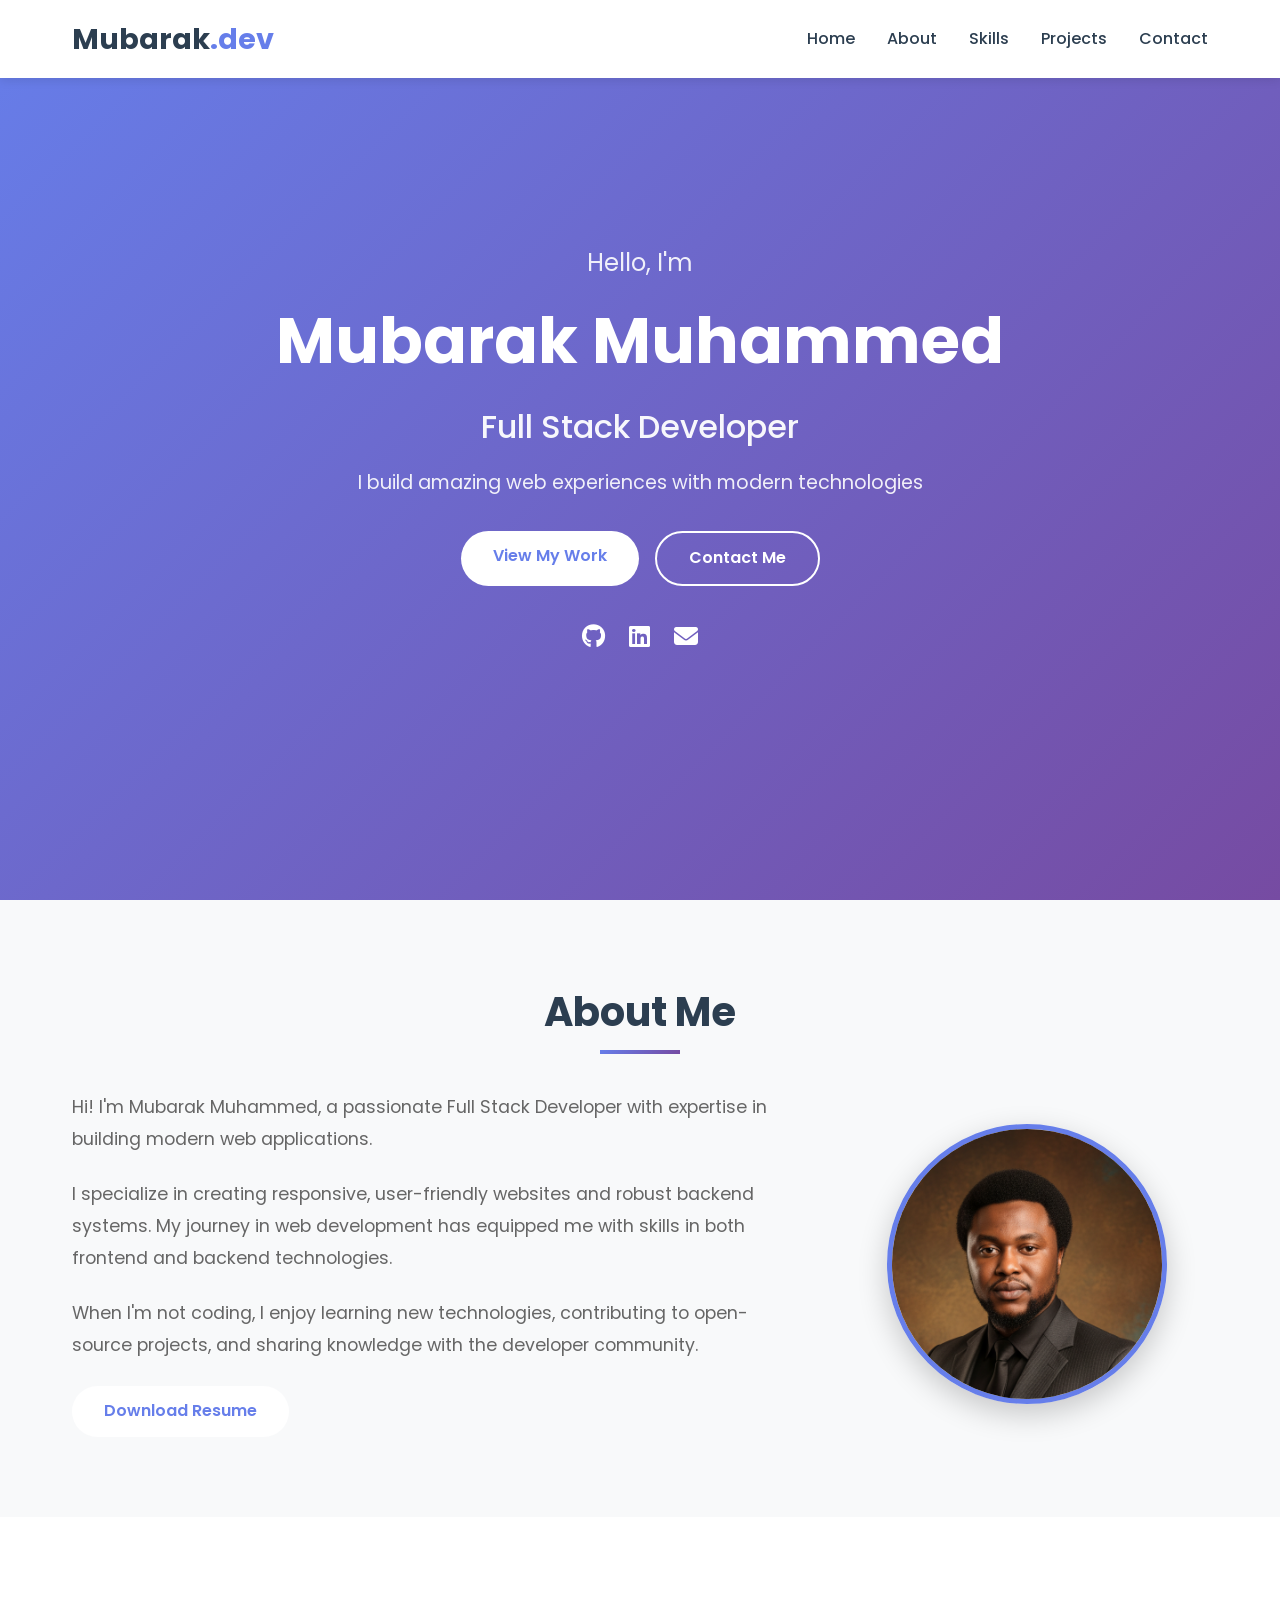
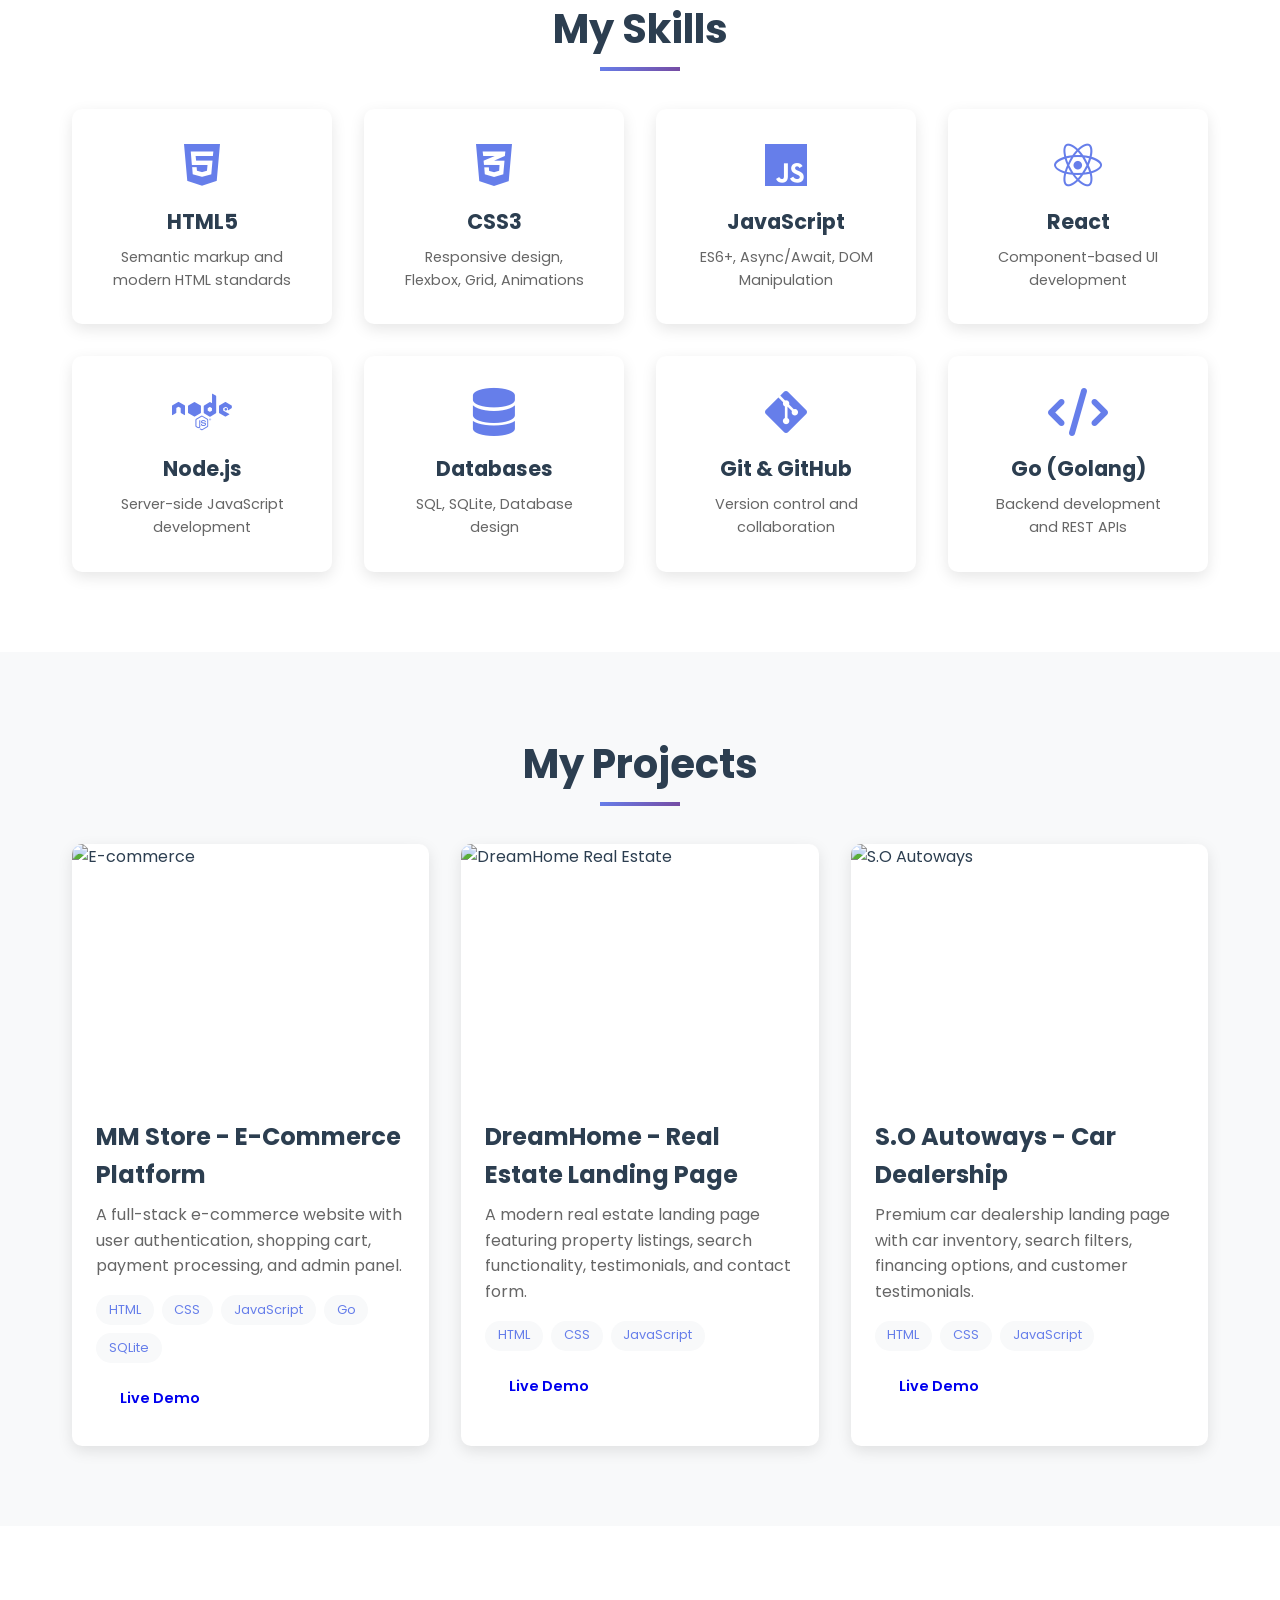
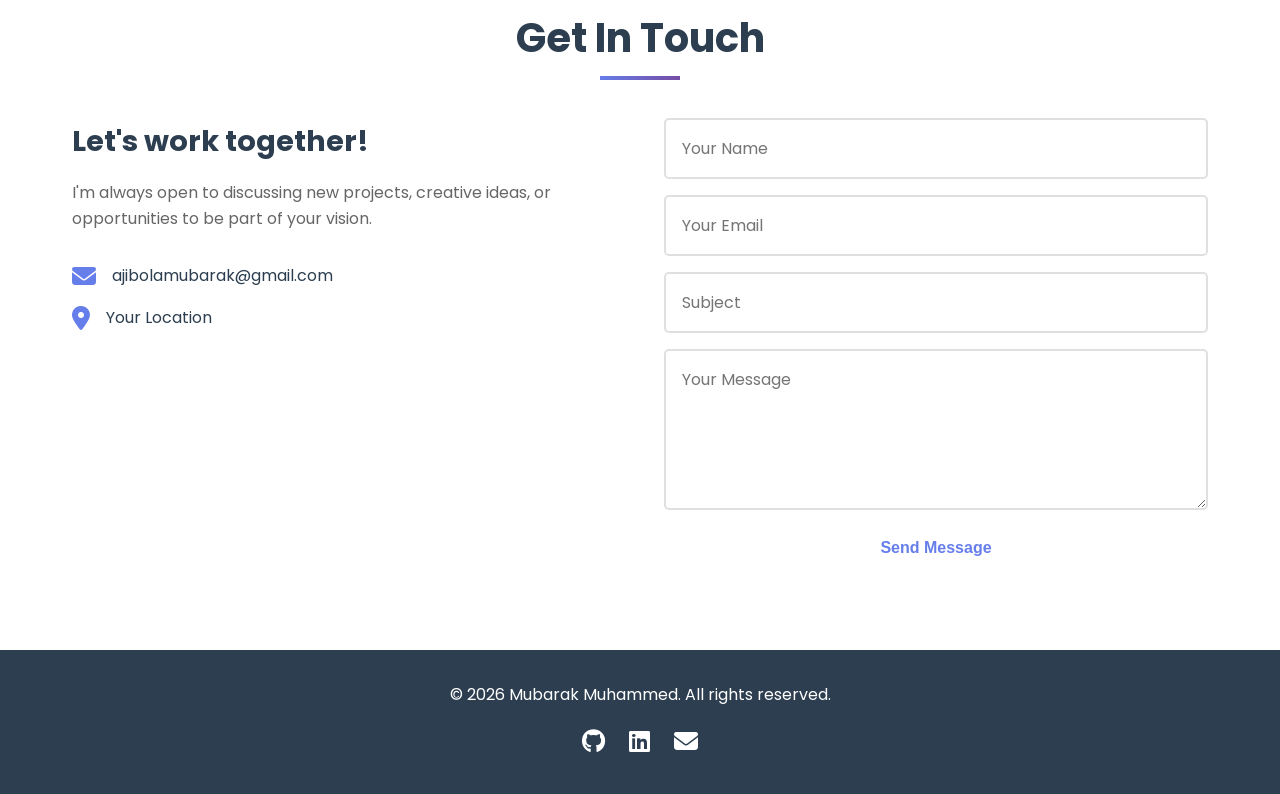
==== index.html @ 5c935c69 "Portfolio with all projects - MM Store, DreamHome, S.O Autoways" ====
<!DOCTYPE html>
<html lang="en">
<head>
    <meta charset="UTF-8">
    <meta name="viewport" content="width=device-width, initial-scale=1.0">
    <title>Mubarak Muhammed - Full Stack Developer</title>
    <link rel="stylesheet" href="css/style.css">
    <link rel="stylesheet" href="https://cdnjs.cloudflare.com/ajax/libs/font-awesome/6.4.0/css/all.min.css">
</head>
<body>
    <!-- Navigation -->
    <nav class="navbar">
        <div class="nav-container">
            <div class="logo">Mubarak<span>.dev</span></div>
            <ul class="nav-menu">
                <li><a href="#home" class="nav-link">Home</a></li>
                <li><a href="#about" class="nav-link">About</a></li>
                <li><a href="#skills" class="nav-link">Skills</a></li>
                <li><a href="#projects" class="nav-link">Projects</a></li>
                <li><a href="#contact" class="nav-link">Contact</a></li>
            </ul>
            <div class="hamburger">
                <span class="bar"></span>
                <span class="bar"></span>
                <span class="bar"></span>
            </div>
        </div>
    </nav>

    <!-- Hero Section -->
    <section id="home" class="hero">
        <div class="hero-content">
            <h3>Hello, I'm</h3>
            <h1>Mubarak Muhammed</h1>
            <h2>Full Stack Developer</h2>
            <p>I build amazing web experiences with modern technologies</p>
            <div class="hero-buttons">
                <a href="#projects" class="btn btn-primary">View My Work</a>
                <a href="#contact" class="btn btn-secondary">Contact Me</a>
            </div>
            <div class="social-links">
                <a href="https://github.com/mubarakwed" target="_blank"><i class="fab fa-github"></i></a>
                <a href="https://linkedin.com/in/yourprofile" target="_blank"><i class="fab fa-linkedin"></i></a>
                <a href="mailto:ajibolamubarak@gmail.com"><i class="fas fa-envelope"></i></a>
            </div>
        </div>
    </section>

    <!-- About Section -->
    <section id="about" class="about">
        <div class="container">
            <h2 class="section-title">About Me</h2>
            <div class="about-content">
                <div class="about-text">
                    <p>Hi! I'm Mubarak Muhammed, a passionate Full Stack Developer with expertise in building modern web applications.</p>
                    <p>I specialize in creating responsive, user-friendly websites and robust backend systems. My journey in web development has equipped me with skills in both frontend and backend technologies.</p>
                    <p>When I'm not coding, I enjoy learning new technologies, contributing to open-source projects, and sharing knowledge with the developer community.</p>
                    <a href="#" class="btn btn-primary" download>Download Resume</a>
                </div>
                <div class="about-image">
                    <img src="images/profile.png" alt="Mubarak Muhammed">
                </div>
            </div>
        </div>
    </section>

    <!-- Skills Section -->
    <section id="skills" class="skills">
        <div class="container">
            <h2 class="section-title">My Skills</h2>
            <div class="skills-grid">
                <div class="skill-card">
                    <i class="fab fa-html5"></i>
                    <h3>HTML5</h3>
                    <p>Semantic markup and modern HTML standards</p>
                </div>
                <div class="skill-card">
                    <i class="fab fa-css3-alt"></i>
                    <h3>CSS3</h3>
                    <p>Responsive design, Flexbox, Grid, Animations</p>
                </div>
                <div class="skill-card">
                    <i class="fab fa-js"></i>
                    <h3>JavaScript</h3>
                    <p>ES6+, Async/Await, DOM Manipulation</p>
                </div>
                <div class="skill-card">
                    <i class="fab fa-react"></i>
                    <h3>React</h3>
                    <p>Component-based UI development</p>
                </div>
                <div class="skill-card">
                    <i class="fab fa-node"></i>
                    <h3>Node.js</h3>
                    <p>Server-side JavaScript development</p>
                </div>
                <div class="skill-card">
                    <i class="fas fa-database"></i>
                    <h3>Databases</h3>
                    <p>SQL, SQLite, Database design</p>
                </div>
                <div class="skill-card">
                    <i class="fab fa-git-alt"></i>
                    <h3>Git & GitHub</h3>
                    <p>Version control and collaboration</p>
                </div>
                <div class="skill-card">
                    <i class="fas fa-code"></i>
                    <h3>Go (Golang)</h3>
                    <p>Backend development and REST APIs</p>
                </div>
            </div>
        </div>
    </section>

    <!-- Projects Section -->
    <section id="projects" class="projects">
        <div class="container">
            <h2 class="section-title">My Projects</h2>
            <div class="projects-grid">
                <!-- Project 1: MM Store -->
                <div class="project-card">
                    <div class="project-image">
                        <img src="https://images.unsplash.com/photo-1557821552-17105176677c?w=600" alt="E-commerce">
                    </div>
                    <div class="project-info">
                        <h3>MM Store - E-Commerce Platform</h3>
                        <p>A full-stack e-commerce website with user authentication, shopping cart, payment processing, and admin panel.</p>
                        <div class="project-tech">
                            <span>HTML</span>
                            <span>CSS</span>
                            <span>JavaScript</span>
                            <span>Go</span>
                            <span>SQLite</span>
                        </div>
                        <div class="project-links">
                            <a href="https://mubarakwed.github.io/mm-store/" target="_blank" class="btn btn-small">Live Demo</a>
                            <a href="https://github.com/mubarakwed/mm-store" target="_blank" class="btn btn-small btn-secondary">Code</a>
                        </div>
                    </div>
                </div>

                <!-- Project 2: Real Estate -->
                <div class="project-card">
                    <div class="project-image">
                        <img src="https://images.unsplash.com/photo-1560518883-ce09059eeffa?w=600" alt="DreamHome Real Estate">
                    </div>
                    <div class="project-info">
                        <h3>DreamHome - Real Estate Landing Page</h3>
                        <p>A modern real estate landing page featuring property listings, search functionality, testimonials, and contact form.</p>
                        <div class="project-tech">
                            <span>HTML</span>
                            <span>CSS</span>
                            <span>JavaScript</span>
                        </div>
                        <div class="project-links">
                            <a href="https://mubarakwed.github.io/Dreamhome-realestate/" target="_blank" class="btn btn-small">Live Demo</a>
                            <a href="https://github.com/mubarakwed/Dreamhome-realestate" target="_blank" class="btn btn-small btn-secondary">Code</a>
                        </div>
                    </div>
                </div>

                <!-- Project 3: S.O Autoways -->
                <div class="project-card">
                    <div class="project-image">
                        <img src="https://images.unsplash.com/photo-1503376780353-7e6692767b70?w=600" alt="S.O Autoways">
                    </div>
                    <div class="project-info">
                        <h3>S.O Autoways - Car Dealership</h3>
                        <p>Premium car dealership landing page with car inventory, search filters, financing options, and customer testimonials.</p>
                        <div class="project-tech">
                            <span>HTML</span>
                            <span>CSS</span>
                            <span>JavaScript</span>
                        </div>
                        <div class="project-links">
                            <a href="https://mubarakwed.github.io/so-autoways/" target="_blank" class="btn btn-small">Live Demo</a>
                            <a href="https://github.com/mubarakwed/so-autoways" target="_blank" class="btn btn-small btn-secondary">Code</a>
                        </div>
                    </div>
                </div>
            </div>
        </div>
    </section>

    <!-- Contact Section -->
    <section id="contact" class="contact">
        <div class="container">
            <h2 class="section-title">Get In Touch</h2>
            <div class="contact-content">
                <div class="contact-info">
                    <h3>Let's work together!</h3>
                    <p>I'm always open to discussing new projects, creative ideas, or opportunities to be part of your vision.</p>
                    <div class="contact-item">
                        <i class="fas fa-envelope"></i>
                        <span>ajibolamubarak@gmail.com</span>
                    </div>
                    <div class="contact-item">
                        <i class="fas fa-map-marker-alt"></i>
                        <span>Your Location</span>
                    </div>
                </div>
                <form class="contact-form" id="contactForm">
                    <input type="text" placeholder="Your Name" required>
                    <input type="email" placeholder="Your Email" required>
                    <input type="text" placeholder="Subject" required>
                    <textarea placeholder="Your Message" rows="5" required></textarea>
                    <button type="submit" class="btn btn-primary">Send Message</button>
                </form>
            </div>
        </div>
    </section>

    <!-- Footer -->
    <footer class="footer">
        <p>&copy; 2026 Mubarak Muhammed. All rights reserved.</p>
        <div class="footer-social">
            <a href="https://github.com/mubarakwed" target="_blank"><i class="fab fa-github"></i></a>
            <a href="https://linkedin.com/in/yourprofile" target="_blank"><i class="fab fa-linkedin"></i></a>
            <a href="mailto:ajibolamubarak@gmail.com"><i class="fas fa-envelope"></i></a>
        </div>
    </footer>

    <script src="js/script.js"></script>
</body>
</html>
---- css/style.css ----
/* ===== GOOGLE FONTS ===== */
@import url('https://fonts.googleapis.com/css2?family=Poppins:wght@300;400;500;600;700&display=swap');

/* ===== VARIABLES ===== */
:root {
    --primary-color: #667eea;
    --secondary-color: #764ba2;
    --text-dark: #2c3e50;
    --text-light: #666;
    --bg-light: #f8f9fa;
    --white: #ffffff;
    --transition: all 0.3s ease;
}

/* ===== RESET ===== */
* {
    margin: 0;
    padding: 0;
    box-sizing: border-box;
}

html {
    scroll-behavior: smooth;
}

body {
    font-family: 'Poppins', sans-serif;
    line-height: 1.6;
    color: var(--text-dark);
    overflow-x: hidden;
}

/* ===== NAVIGATION ===== */
.navbar {
    position: fixed;
    top: 0;
    width: 100%;
    background: var(--white);
    box-shadow: 0 2px 10px rgba(0,0,0,0.1);
    z-index: 1000;
}

.nav-container {
    max-width: 1200px;
    margin: 0 auto;
    padding: 1rem 2rem;
    display: flex;
    justify-content: space-between;
    align-items: center;
}

.logo {
    font-size: 1.8rem;
    font-weight: 700;
    color: var(--text-dark);
}

.logo span {
    color: var(--primary-color);
}

.nav-menu {
    display: flex;
    list-style: none;
    gap: 2rem;
}

.nav-link {
    color: var(--text-dark);
    text-decoration: none;
    font-weight: 500;
    transition: var(--transition);
}

.nav-link:hover {
    color: var(--primary-color);
}

.hamburger {
    display: none;
    cursor: pointer;
}

.bar {
    display: block;
    width: 25px;
    height: 3px;
    margin: 5px auto;
    background-color: var(--text-dark);
    transition: var(--transition);
}

/* ===== HERO SECTION ===== */
.hero {
    min-height: 100vh;
    background: linear-gradient(135deg, var(--primary-color) 0%, var(--secondary-color) 100%);
    display: flex;
    align-items: center;
    justify-content: center;
    text-align: center;
    color: var(--white);
    padding: 2rem;
}

.hero-content h3 {
    font-size: 1.5rem;
    font-weight: 400;
    margin-bottom: 0.5rem;
    opacity: 0.9;
}

.hero-content h1 {
    font-size: 4rem;
    font-weight: 700;
    margin-bottom: 0.5rem;
}

.hero-content h2 {
    font-size: 2rem;
    font-weight: 500;
    margin-bottom: 1rem;
    opacity: 0.95;
}

.hero-content p {
    font-size: 1.2rem;
    margin-bottom: 2rem;
    opacity: 0.9;
}

.hero-buttons {
    display: flex;
    gap: 1rem;
    justify-content: center;
    margin-bottom: 2rem;
}

.btn {
    padding: 0.8rem 2rem;
    border: none;
    border-radius: 50px;
    font-size: 1rem;
    font-weight: 600;
    cursor: pointer;
    text-decoration: none;
    display: inline-block;
    transition: var(--transition);
}

.btn-primary {
    background: var(--white);
    color: var(--primary-color);
}

.btn-primary:hover {
    transform: translateY(-3px);
    box-shadow: 0 10px 20px rgba(0,0,0,0.2);
}

.btn-secondary {
    background: transparent;
    color: var(--white);
    border: 2px solid var(--white);
}

.btn-secondary:hover {
    background: var(--white);
    color: var(--primary-color);
}

.btn-small {
    padding: 0.5rem 1.5rem;
    font-size: 0.9rem;
}

.social-links {
    display: flex;
    gap: 1.5rem;
    justify-content: center;
}

.social-links a {
    color: var(--white);
    font-size: 1.5rem;
    transition: var(--transition);
}

.social-links a:hover {
    transform: translateY(-5px);
}

/* ===== SECTIONS ===== */
.container {
    max-width: 1200px;
    margin: 0 auto;
    padding: 0 2rem;
}

section {
    padding: 5rem 0;
}

.section-title {
    text-align: center;
    font-size: 2.5rem;
    margin-bottom: 3rem;
    color: var(--text-dark);
    position: relative;
}

.section-title::after {
    content: '';
    width: 80px;
    height: 4px;
    background: linear-gradient(135deg, var(--primary-color), var(--secondary-color));
    position: absolute;
    bottom: -10px;
    left: 50%;
    transform: translateX(-50%);
}

/* ===== ABOUT SECTION ===== */
.about {
    background: var(--bg-light);
}

.about-content {
    display: grid;
    grid-template-columns: 2fr 1fr;
    gap: 3rem;
    align-items: center;
}

.about-text p {
    font-size: 1.1rem;
    color: var(--text-light);
    margin-bottom: 1.5rem;
    line-height: 1.8;
}

/* ===== PROFILE IMAGE ===== */
.about-image img {
    width: 280px;
    height: 280px;
    border-radius: 50%;
    object-fit: cover;
    margin: 0 auto;
    display: block;
    border: 5px solid var(--primary-color);
    box-shadow: 0 10px 30px rgba(0,0,0,0.2);
    transition: var(--transition);
}

.about-image img:hover {
    transform: scale(1.05);
    box-shadow: 0 15px 40px rgba(0,0,0,0.3);
}

/* ===== SKILLS SECTION ===== */
.skills-grid {
    display: grid;
    grid-template-columns: repeat(auto-fit, minmax(250px, 1fr));
    gap: 2rem;
}

.skill-card {
    background: var(--white);
    padding: 2rem;
    border-radius: 10px;
    text-align: center;
    box-shadow: 0 5px 15px rgba(0,0,0,0.1);
    transition: var(--transition);
}

.skill-card:hover {
    transform: translateY(-10px);
    box-shadow: 0 15px 30px rgba(0,0,0,0.15);
}

.skill-card i {
    font-size: 3rem;
    color: var(--primary-color);
    margin-bottom: 1rem;
}

.skill-card h3 {
    font-size: 1.3rem;
    margin-bottom: 0.5rem;
}

.skill-card p {
    color: var(--text-light);
    font-size: 0.9rem;
}

/* ===== PROJECTS SECTION ===== */
.projects {
    background: var(--bg-light);
}

.projects-grid {
    display: grid;
    grid-template-columns: repeat(auto-fit, minmax(350px, 1fr));
    gap: 2rem;
}

.project-card {
    background: var(--white);
    border-radius: 10px;
    overflow: hidden;
    box-shadow: 0 5px 15px rgba(0,0,0,0.1);
    transition: var(--transition);
}

.project-card:hover {
    transform: translateY(-10px);
    box-shadow: 0 15px 30px rgba(0,0,0,0.2);
}

.project-image {
    width: 100%;
    height: 250px;
    overflow: hidden;
}

.project-image img {
    width: 100%;
    height: 100%;
    object-fit: cover;
    transition: var(--transition);
}

.project-card:hover .project-image img {
    transform: scale(1.1);
}

.project-info {
    padding: 1.5rem;
}

.project-info h3 {
    font-size: 1.5rem;
    margin-bottom: 0.5rem;
}

.project-info p {
    color: var(--text-light);
    margin-bottom: 1rem;
}

.project-tech {
    display: flex;
    flex-wrap: wrap;
    gap: 0.5rem;
    margin-bottom: 1rem;
}

.project-tech span {
    background: var(--bg-light);
    padding: 0.3rem 0.8rem;
    border-radius: 20px;
    font-size: 0.8rem;
    color: var(--primary-color);
}

.project-links {
    display: flex;
    gap: 1rem;
}

/* ===== CONTACT SECTION ===== */
.contact-content {
    display: grid;
    grid-template-columns: 1fr 1fr;
    gap: 3rem;
}

.contact-info h3 {
    font-size: 1.8rem;
    margin-bottom: 1rem;
}

.contact-info p {
    color: var(--text-light);
    margin-bottom: 2rem;
}

.contact-item {
    display: flex;
    align-items: center;
    gap: 1rem;
    margin-bottom: 1rem;
}

.contact-item i {
    font-size: 1.5rem;
    color: var(--primary-color);
}

.contact-form {
    display: flex;
    flex-direction: column;
    gap: 1rem;
}

.contact-form input,
.contact-form textarea {
    padding: 1rem;
    border: 2px solid #e0e0e0;
    border-radius: 5px;
    font-family: 'Poppins', sans-serif;
    font-size: 1rem;
    transition: var(--transition);
}

.contact-form input:focus,
.contact-form textarea:focus {
    outline: none;
    border-color: var(--primary-color);
}

/* ===== FOOTER ===== */
.footer {
    background: var(--text-dark);
    color: var(--white);
    text-align: center;
    padding: 2rem;
}

.footer-social {
    display: flex;
    gap: 1.5rem;
    justify-content: center;
    margin-top: 1rem;
}

.footer-social a {
    color: var(--white);
    font-size: 1.5rem;
    transition: var(--transition);
}

.footer-social a:hover {
    color: var(--primary-color);
}

/* ===== RESPONSIVE ===== */
@media (max-width: 768px) {
    .hamburger {
        display: block;
    }

    .nav-menu {
        position: fixed;
        left: -100%;
        top: 70px;
        flex-direction: column;
        background-color: var(--white);
        width: 100%;
        text-align: center;
        transition: 0.3s;
        box-shadow: 0 10px 27px rgba(0,0,0,0.05);
        padding: 2rem 0;
    }

    .nav-menu.active {
        left: 0;
    }

    .hero-content h1 {
        font-size: 2.5rem;
    }

    .hero-content h2 {
        font-size: 1.5rem;
    }

    .hero-buttons {
        flex-direction: column;
    }

    .about-content {
        grid-template-columns: 1fr;
        text-align: center;
    }

    .about-image img {
        width: 200px;
        height: 200px;
    }

    .contact-content {
        grid-template-columns: 1fr;
    }

    .projects-grid {
        grid-template-columns: 1fr;
    }
}
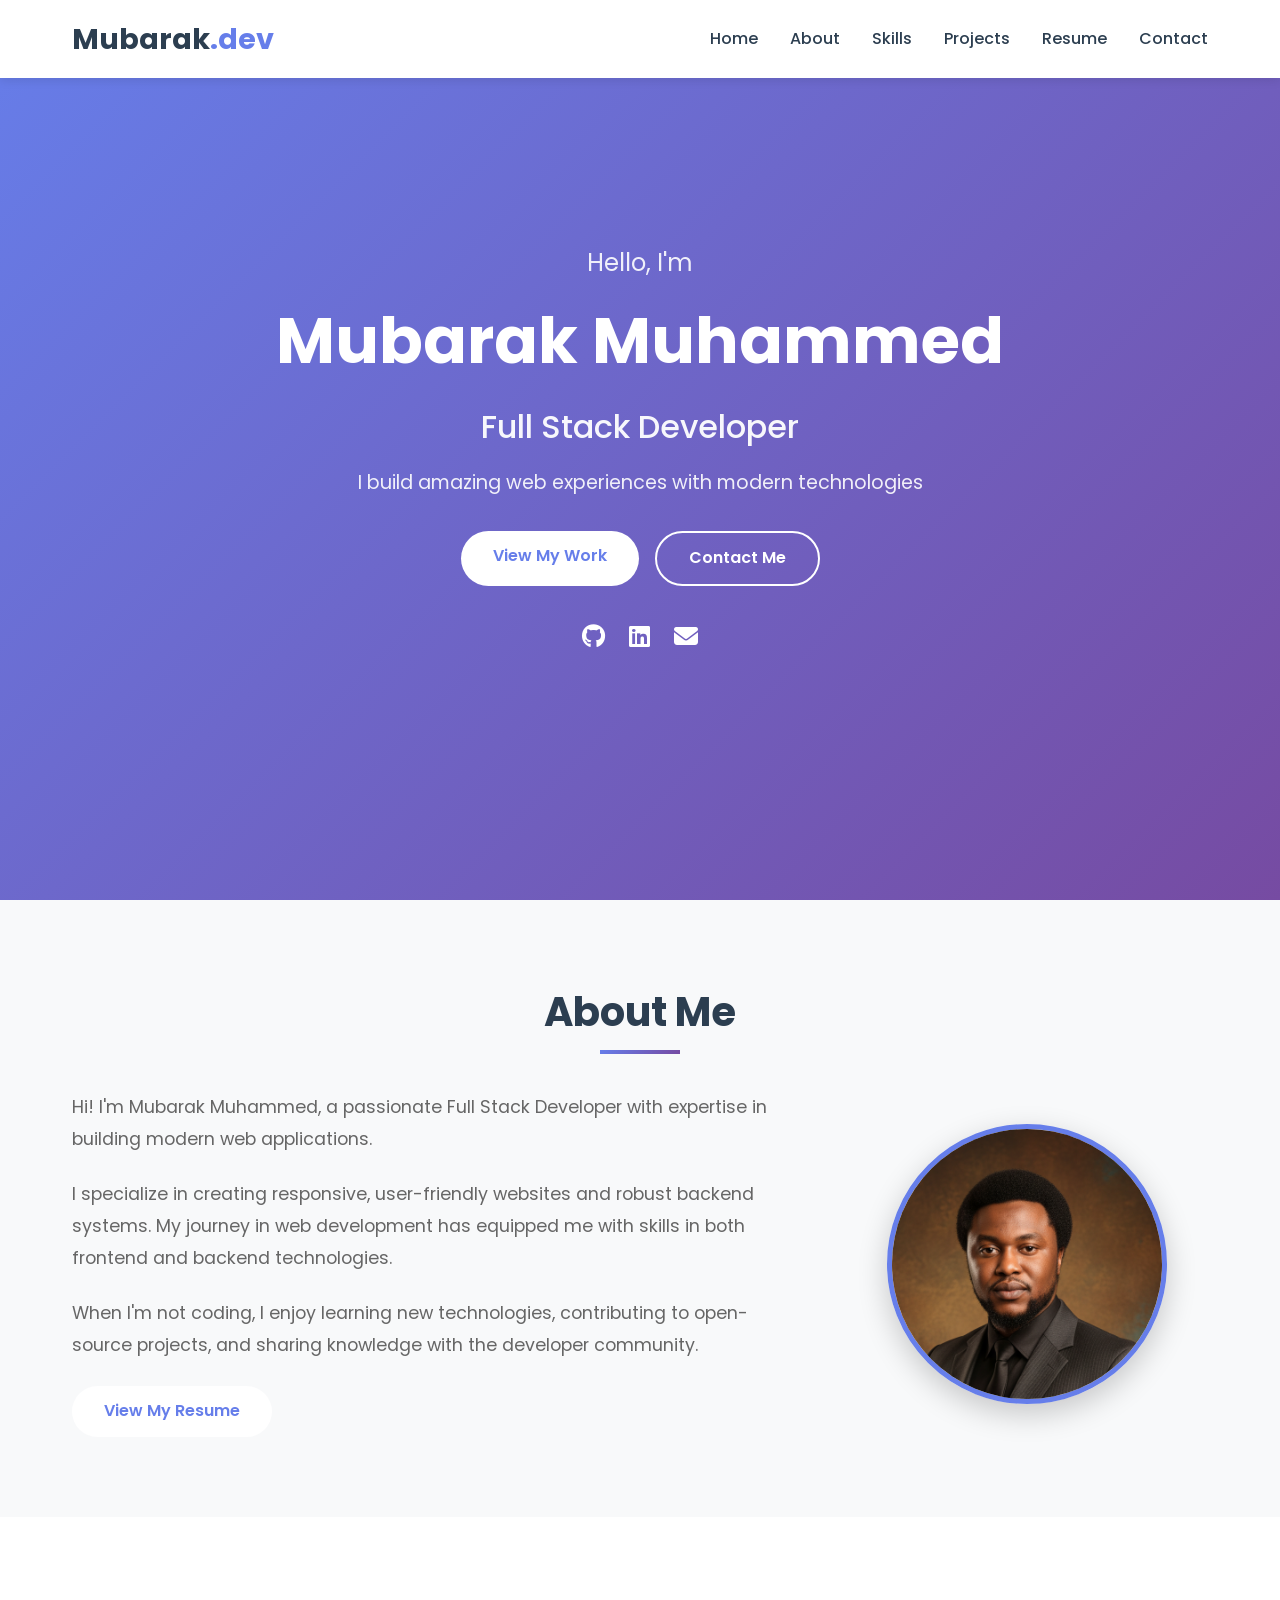
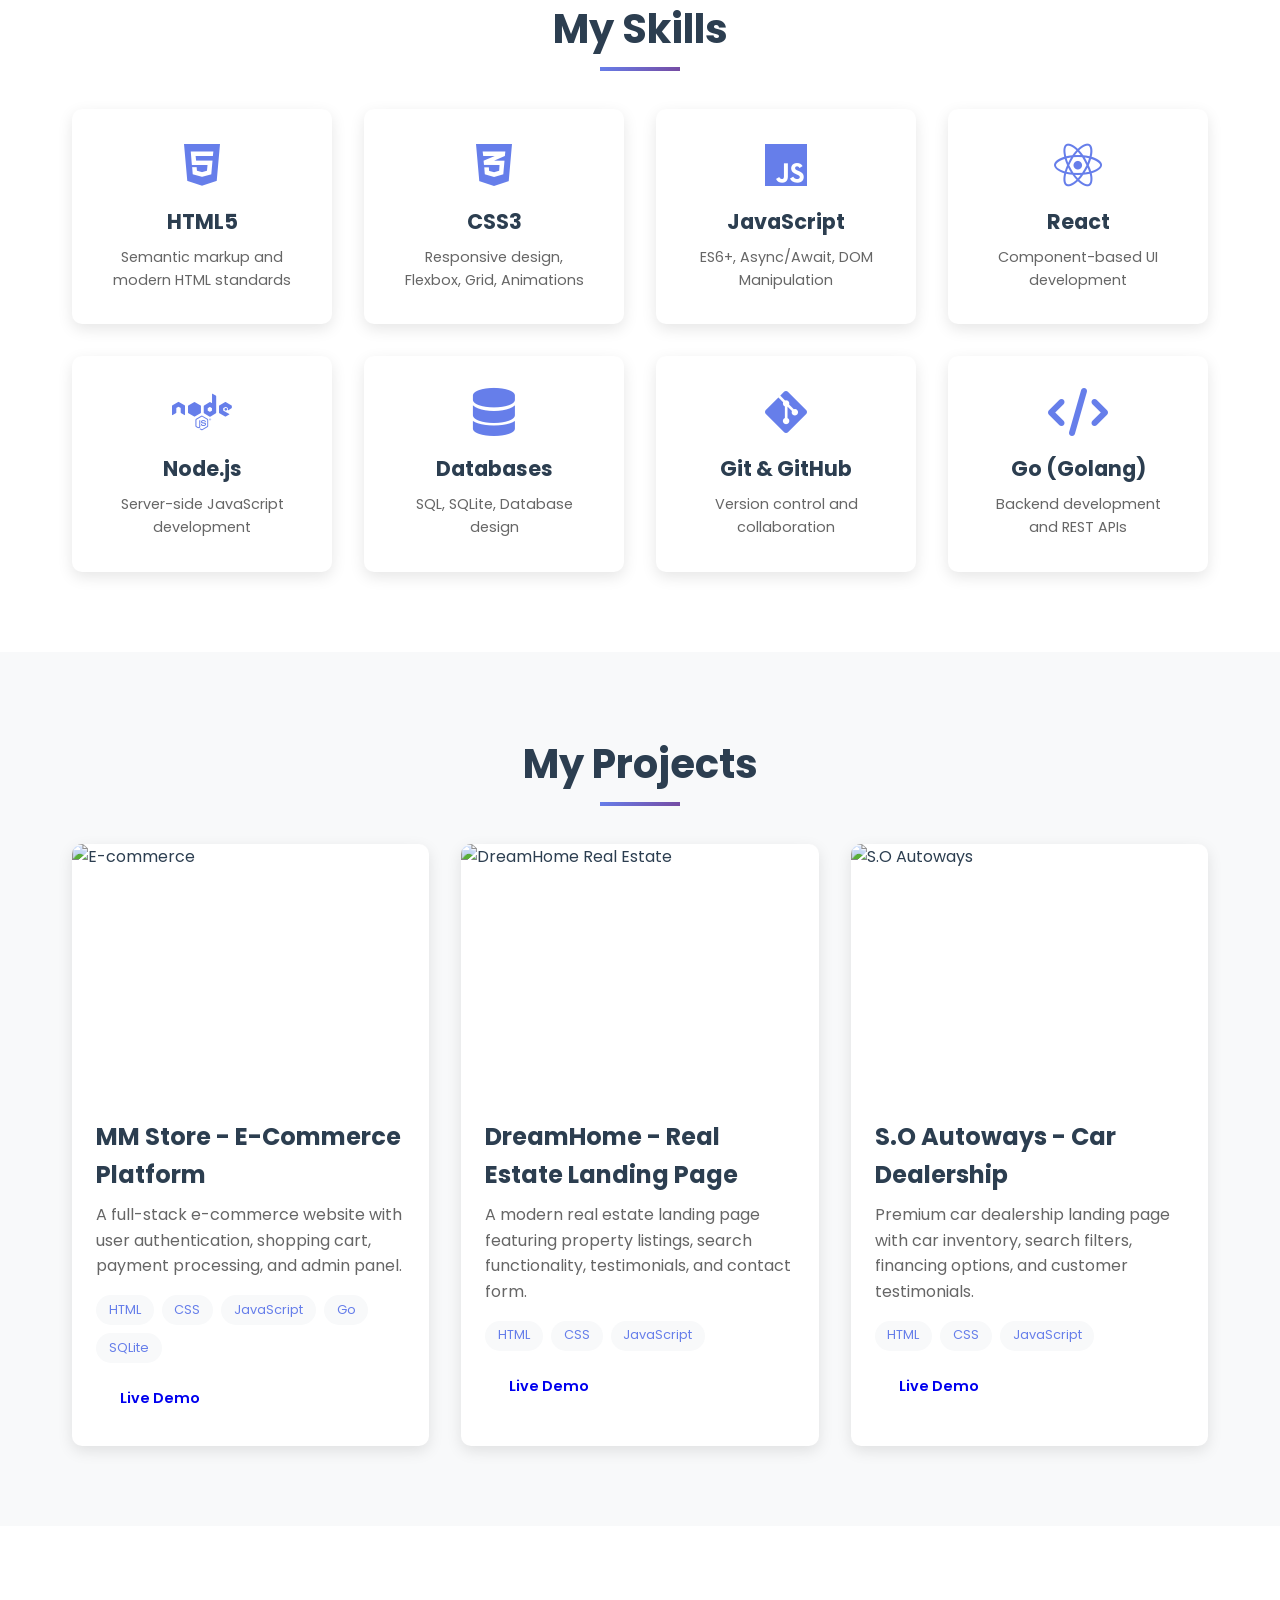
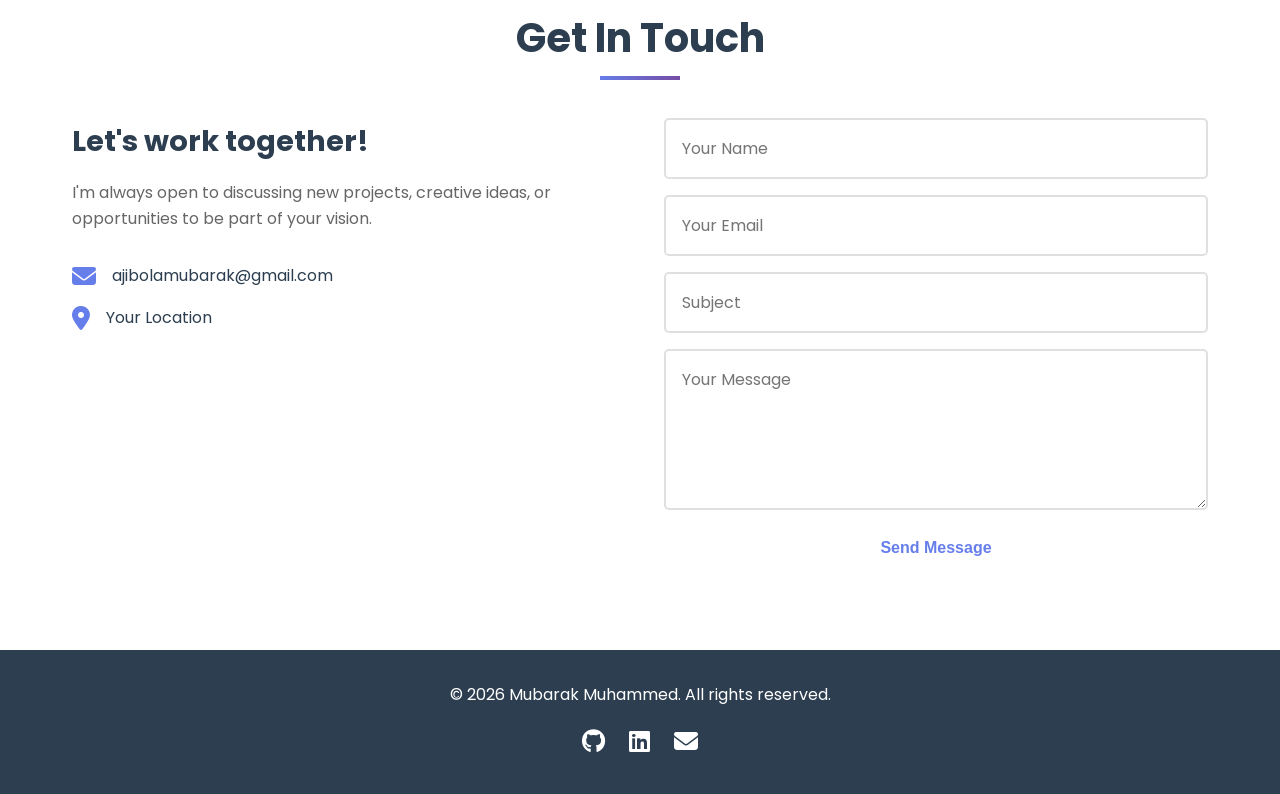
==== commit 06a3facb: "Portfolio with all projects - MM Store, DreamHome, S.O Autoways" ====
--- a/index.html
+++ b/index.html
@@ -17,6 +17,7 @@
                 <li><a href="#about" class="nav-link">About</a></li>
                 <li><a href="#skills" class="nav-link">Skills</a></li>
                 <li><a href="#projects" class="nav-link">Projects</a></li>
+                <li><a href="resume.html" class="nav-link">Resume</a></li>
                 <li><a href="#contact" class="nav-link">Contact</a></li>
             </ul>
             <div class="hamburger">
@@ -55,7 +56,7 @@
                     <p>Hi! I'm Mubarak Muhammed, a passionate Full Stack Developer with expertise in building modern web applications.</p>
                     <p>I specialize in creating responsive, user-friendly websites and robust backend systems. My journey in web development has equipped me with skills in both frontend and backend technologies.</p>
                     <p>When I'm not coding, I enjoy learning new technologies, contributing to open-source projects, and sharing knowledge with the developer community.</p>
-                    <a href="#" class="btn btn-primary" download>Download Resume</a>
+                    <a href="resume.html" class="btn btn-primary">View My Resume</a>
                 </div>
                 <div class="about-image">
                     <img src="images/profile.png" alt="Mubarak Muhammed">
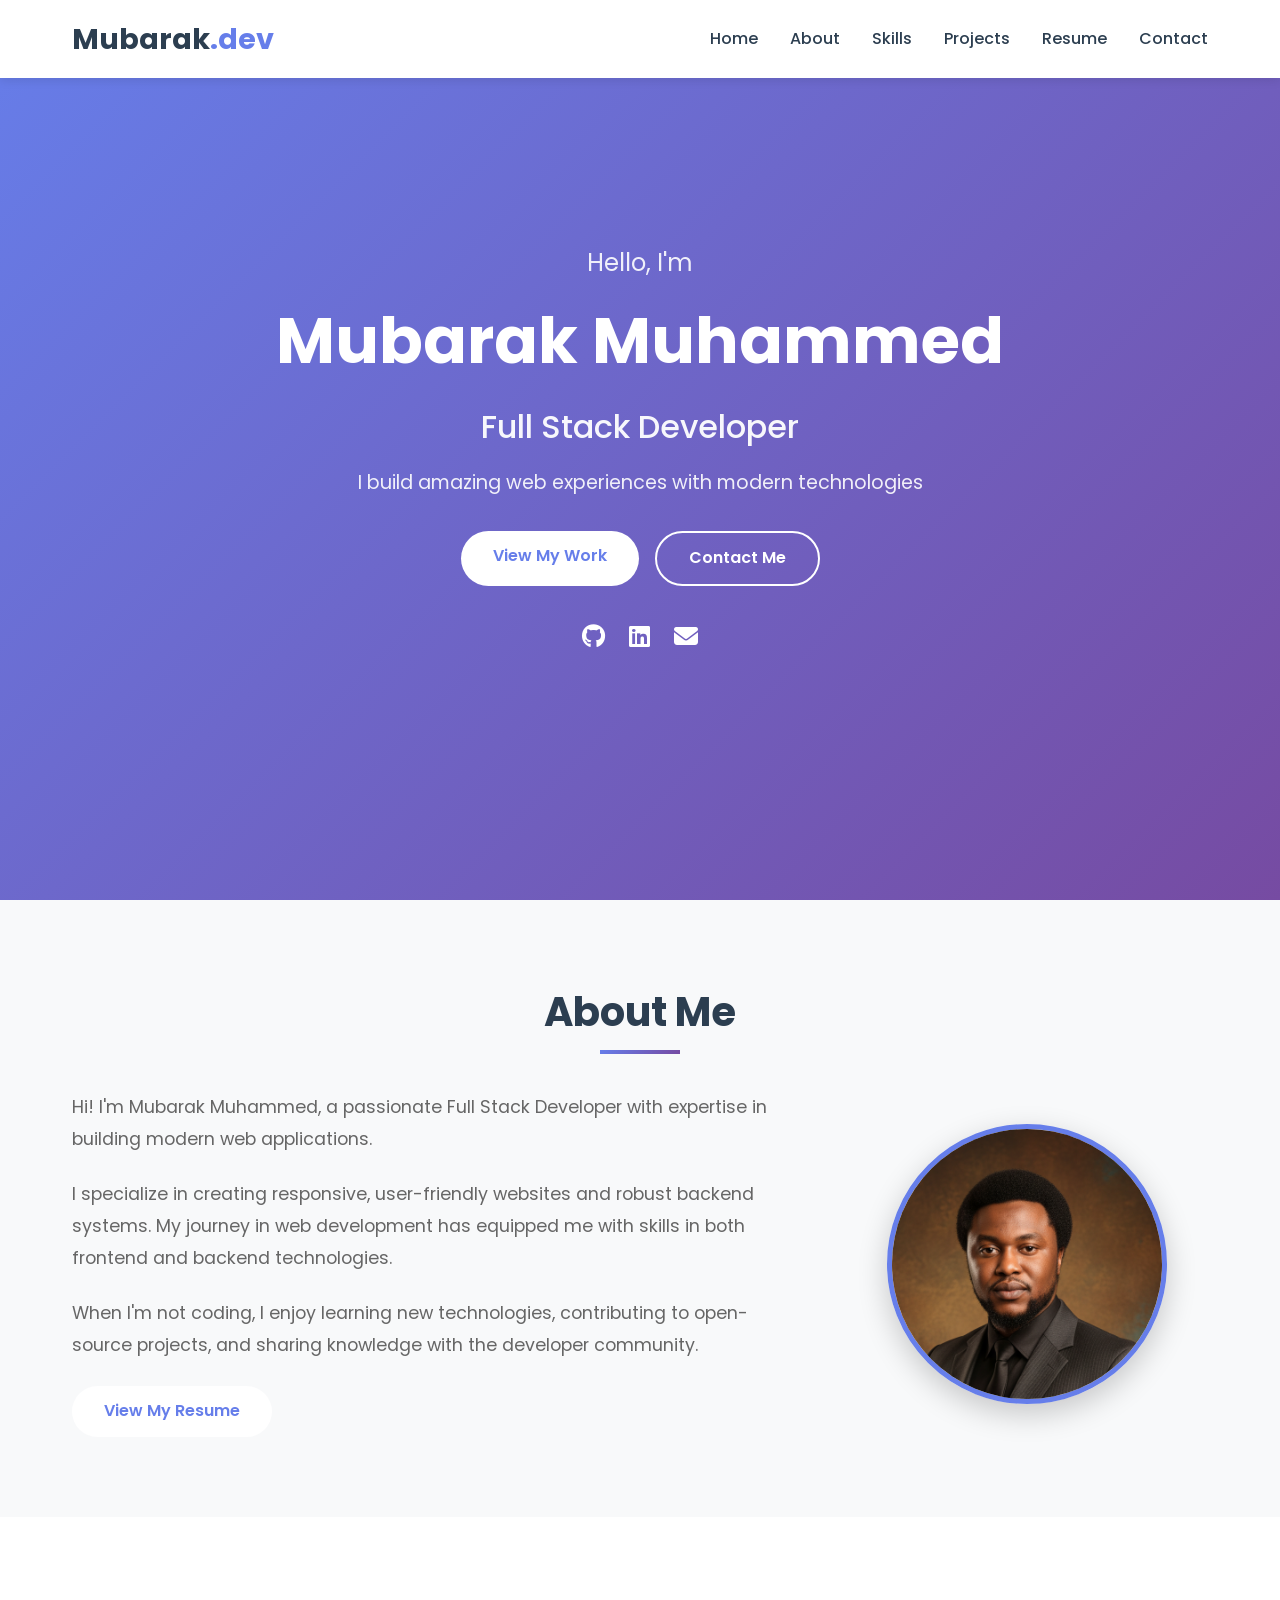
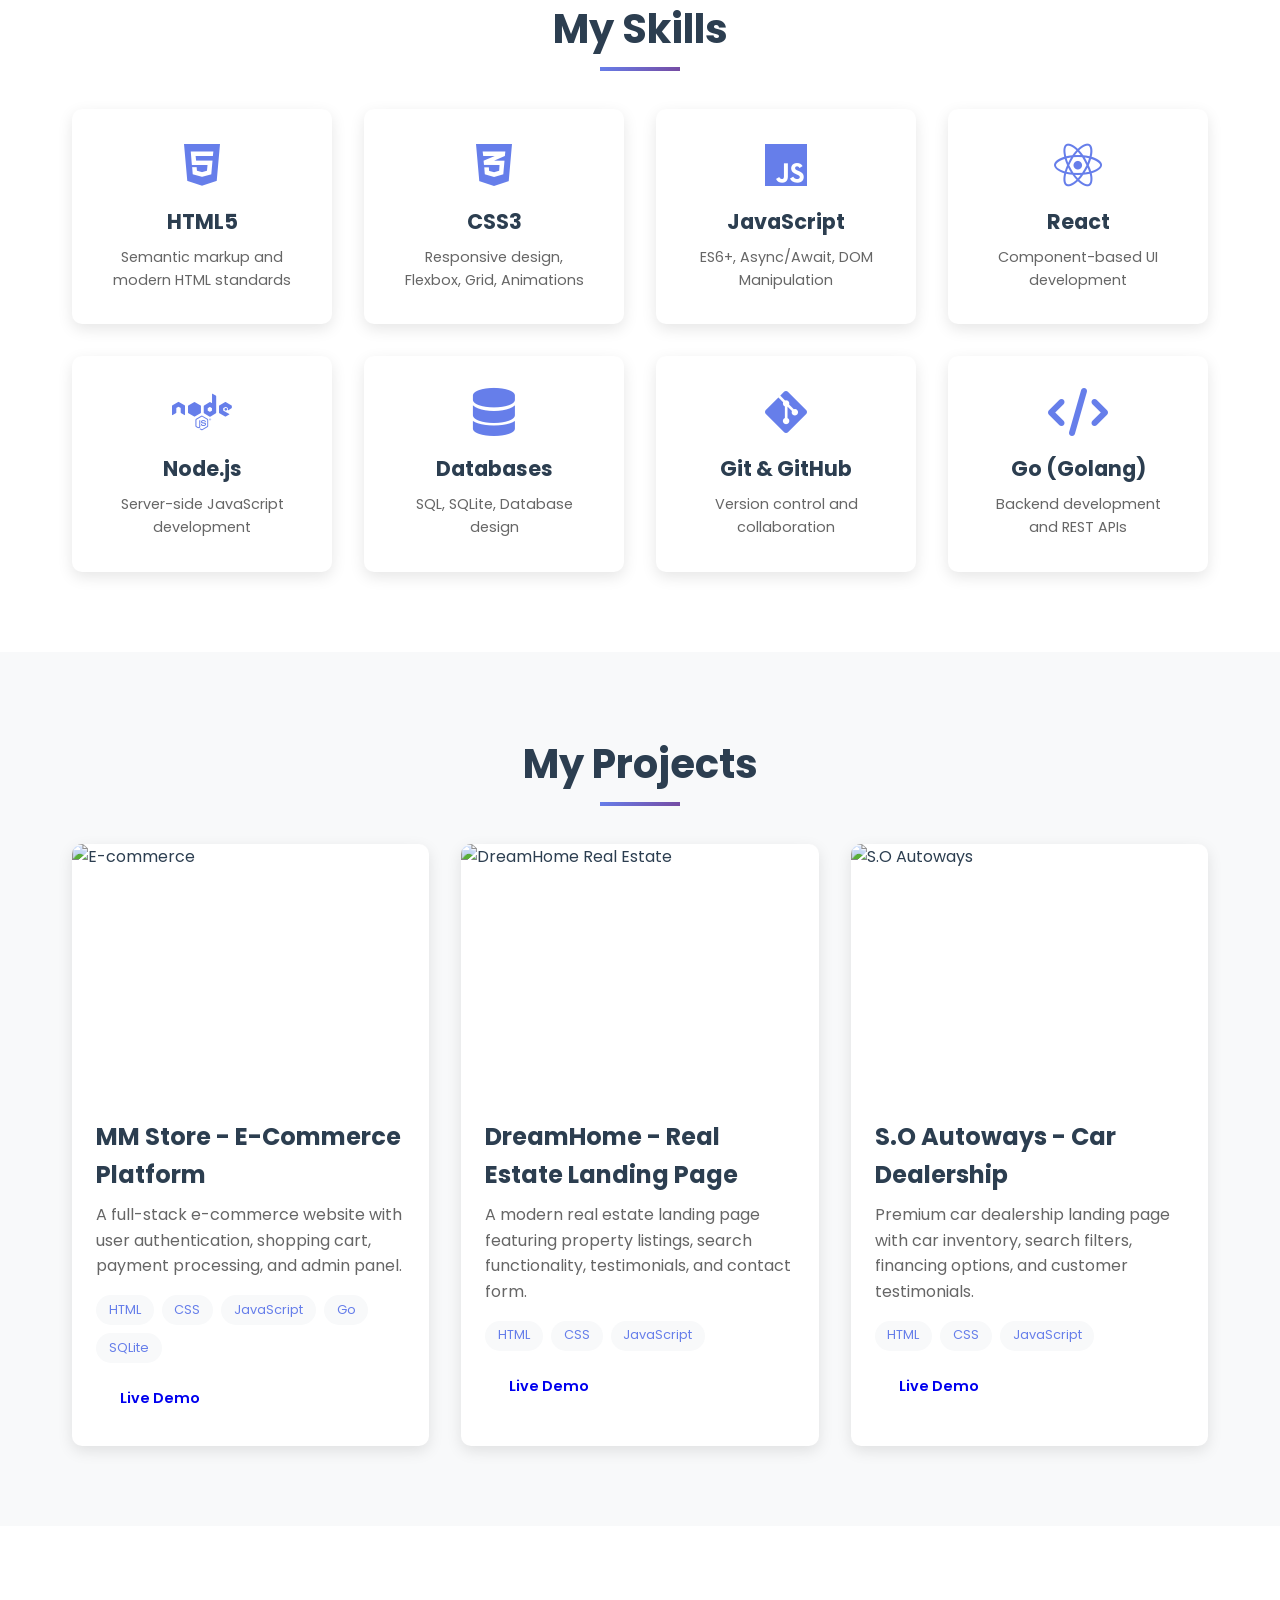
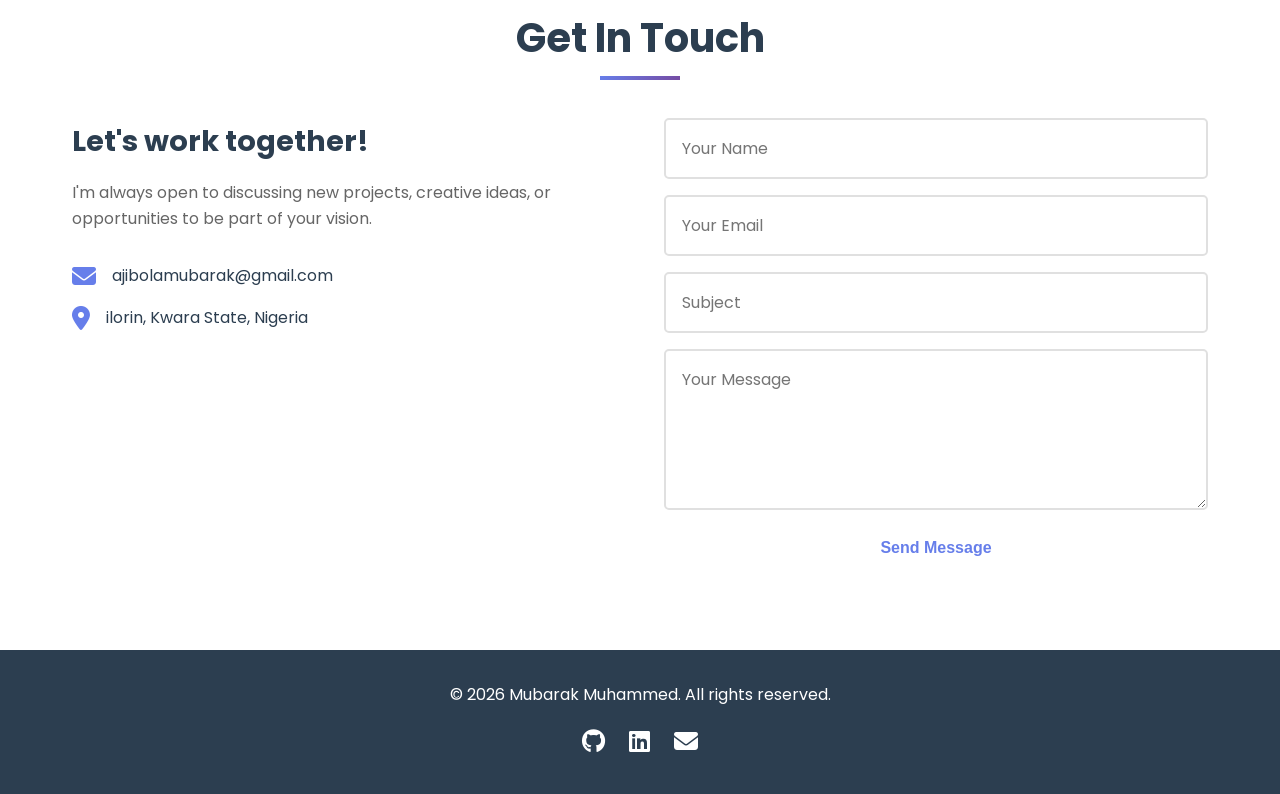
==== commit f59b89cb: "location" ====
--- a/index.html
+++ b/index.html
@@ -198,7 +198,7 @@
                     </div>
                     <div class="contact-item">
                         <i class="fas fa-map-marker-alt"></i>
-                        <span>Your Location</span>
+                        <span>ilorin, Kwara State, Nigeria</span>
                     </div>
                 </div>
                 <form class="contact-form" id="contactForm">
